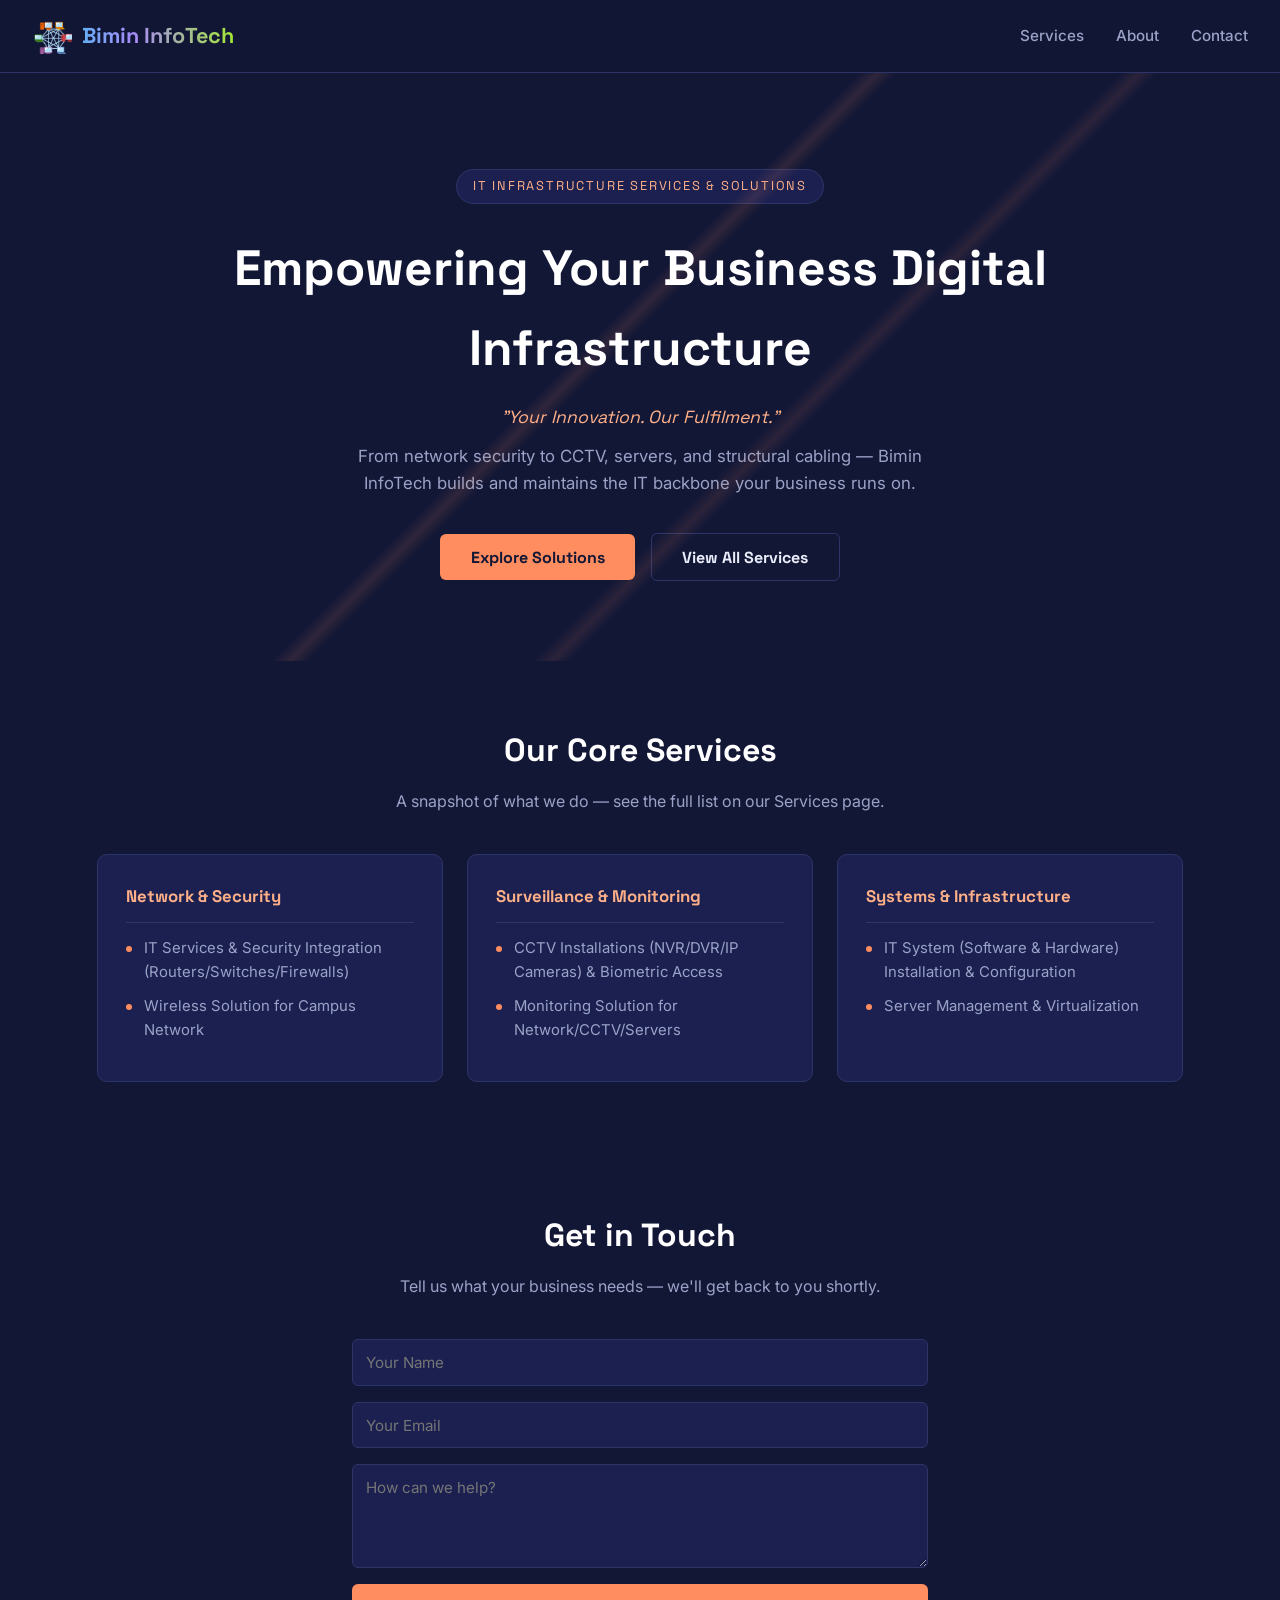
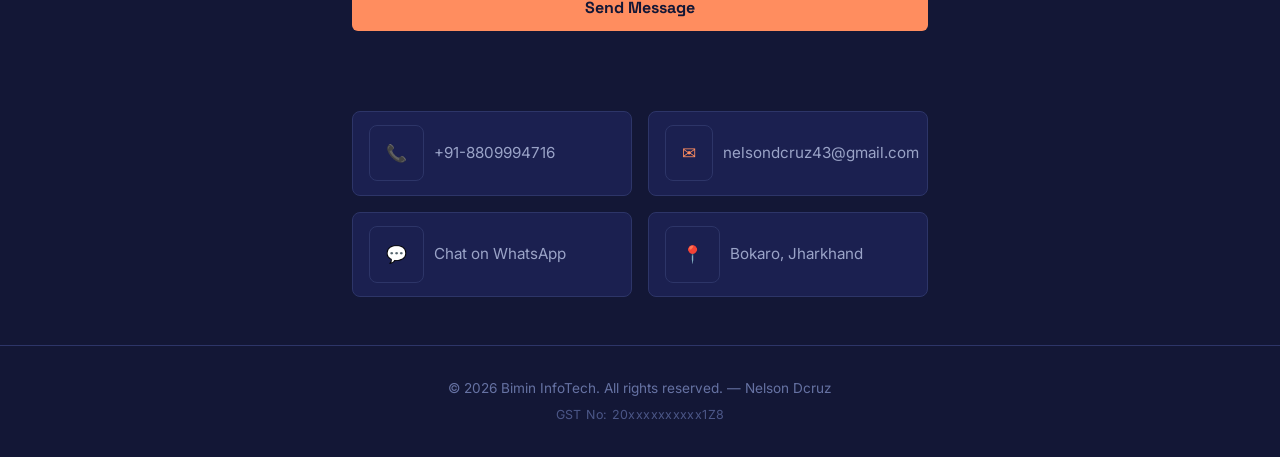
==== index.html @ a434b63f "tfu" ====
<!DOCTYPE html>
<html lang="en">
<head>
  <meta charset="UTF-8">
  <meta name="viewport" content="width=device-width, initial-scale=1.0">
  <meta name="description" content="Bimin InfoTech — IT infrastructure services and solutions: networking, security integration, CCTV, server management, structural cabling, and annual maintenance.">
  <title>Bimin InfoTech | IT Infrastructure Services & Solutions</title>
  <link rel="icon" type="image/png" href="images/logo.png">
  <link rel="stylesheet" href="style.css">
</head>
<body>

  <!-- Navigation -->
  <header class="navbar">
    <div class="logo"><img src="images/logo.png" alt="Bimin InfoTech logo"> Bimin InfoTech</div>
    <nav>
      <a href="Services.html">Services</a>
      <a href="About.html">About</a>
      <a href="#contact">Contact</a>
    </nav>
  </header>

  <!-- Hero Section -->
  <section class="hero">
    <span class="eyebrow">IT Infrastructure Services & Solutions</span>
    <h1>Empowering Your Business Digital Infrastructure</h1>
    <p class="tagline">"Your Innovation. Our Fulfilment."</p>
    <p>From network security to CCTV, servers, and structural cabling — Bimin InfoTech builds and maintains the IT backbone your business runs on.</p>
    <button id="cta-btn">Explore Solutions</button>
    <a href="Services.html"><button type="button" class="btn-ghost">View All Services</button></a>
  </section>

  <!-- Services Section -->
  <section id="services" class="services">
    <h2>Our Core Services</h2>
    <p class="section-sub">A snapshot of what we do — see the full list on our Services page.</p>
    <div class="service-grid">
      <div class="card">
        <h3>Network & Security</h3>
        <ul>
          <li>IT Services & Security Integration (Routers/Switches/Firewalls)</li>
          <li>Wireless Solution for Campus Network</li>
        </ul>
      </div>
      <div class="card">
        <h3>Surveillance & Monitoring</h3>
        <ul>
          <li>CCTV Installations (NVR/DVR/IP Cameras) & Biometric Access</li>
          <li>Monitoring Solution for Network/CCTV/Servers</li>
        </ul>
      </div>
      <div class="card">
        <h3>Systems & Infrastructure</h3>
        <ul>
          <li>IT System (Software & Hardware) Installation & Configuration</li>
          <li>Server Management & Virtualization</li>
        </ul>
      </div>
    </div>
  </section>

  <!-- Contact Form -->
  <section id="contact" class="contact">
    <h2>Get in Touch</h2>
    <p class="section-sub">Tell us what your business needs — we'll get back to you shortly.</p>
    <form id="contact-form">
      <input type="text" id="name" placeholder="Your Name" required>
      <input type="email" id="email" placeholder="Your Email" required>
      <textarea id="message" rows="4" placeholder="How can we help?" required></textarea>
      <button type="submit">Send Message</button>
    </form>
    <p id="form-feedback"></p>
  </section>

  <div class="contact-info">
    <a href="tel:+918809994716"><span class="icon">&#128222;</span> +91-8809994716</a>
    <a href="mailto:nelsondcruz43@gmail.com"><span class="icon">&#9993;</span> nelsondcruz43@gmail.com</a>
    <a href="https://wa.me/918809994716" target="_blank" rel="noopener"><span class="icon">&#128172;</span> Chat on WhatsApp</a>
    <span><span class="icon">&#128205;</span> Bokaro, Jharkhand</span>
  </div>

  <footer>
    <p>&copy; 2026 Bimin InfoTech. All rights reserved. &mdash; Nelson Dcruz</p>
    <span class="gst">GST No: 20xxxxxxxxxx1Z8</span>
  </footer>

  <script src="script.js"></script>
</body>
</html>
---- style.css ----
/* ===== Design tokens =====
   Background : #131736 (deep navy, from brand card)
   Surface    : #1B2050
   Border     : #2D3568
   Accent     : #FF8D5F (coral, from brand card)
   Accent2    : #FFB088 (light coral hover)
   Gradient   : cyan #22D3EE -> violet #A78BFA -> lime #A3E635 (from wordmark)
   Text       : #EAEDFB (primary) / #9AA3C7 (muted)
*/

@import url('https://fonts.googleapis.com/css2?family=Space+Grotesk:wght@500;600;700&family=Inter:wght@400;500;600&display=swap');

:root {
  --bg: #131736;
  --surface: #1B2050;
  --surface-2: #202763;
  --border: #2D3568;
  --accent: #FF8D5F;
  --accent-light: #FFB088;
  --text: #EAEDFB;
  --muted: #9AA3C7;
  --grad: linear-gradient(90deg, #22D3EE 0%, #A78BFA 50%, #A3E635 100%);
}

* {
  margin: 0;
  padding: 0;
  box-sizing: border-box;
  font-family: "Inter", -apple-system, BlinkMacSystemFont, "Segoe UI", Roboto, sans-serif;
}

html {
  scroll-behavior: smooth;
}

body {
  background-color: var(--bg);
  color: var(--text);
  line-height: 1.6;
  overflow-x: hidden;
}

h1, h2, h3 {
  font-family: "Space Grotesk", "Inter", sans-serif;
}

/* Header / Navbar */
.navbar {
  display: flex;
  justify-content: space-between;
  align-items: center;
  padding: 1rem 2rem;
  background: rgba(19, 23, 54, 0.85);
  backdrop-filter: blur(10px);
  border-bottom: 1px solid var(--border);
  position: sticky;
  top: 0;
  z-index: 100;
}

.logo {
  display: flex;
  align-items: center;
  gap: 0.6rem;
  font-family: "Space Grotesk", sans-serif;
  font-size: 1.35rem;
  font-weight: 700;
  background: var(--grad);
  -webkit-background-clip: text;
  background-clip: text;
  color: transparent;
}

.logo img {
  height: 40px;
  width: 40px;
  object-fit: contain;
}

.navbar nav a {
  color: var(--muted);
  text-decoration: none;
  margin-left: 1.75rem;
  font-weight: 500;
  font-size: 0.95rem;
  transition: color 0.2s ease;
}

.navbar nav a:hover {
  color: var(--accent-light);
}

/* Hero */
.hero {
  position: relative;
  text-align: center;
  padding: 6rem 1.5rem 5rem;
  overflow: hidden;
}

.hero::before {
  content: "";
  position: absolute;
  inset: 0;
  background-image:
    linear-gradient(135deg, transparent 46%, rgba(255,141,95,0.12) 47%, transparent 48%),
    linear-gradient(135deg, transparent 60%, rgba(255,141,95,0.10) 61%, transparent 62%);
  pointer-events: none;
}

.eyebrow {
  display: inline-block;
  font-family: "Space Grotesk", sans-serif;
  font-size: 0.8rem;
  letter-spacing: 0.14em;
  text-transform: uppercase;
  color: var(--accent-light);
  border: 1px solid var(--border);
  background: var(--surface);
  padding: 0.4rem 1rem;
  border-radius: 999px;
  margin-bottom: 1.5rem;
}

.hero h1 {
  position: relative;
  font-size: clamp(2rem, 5vw, 3.1rem);
  font-weight: 700;
  margin-bottom: 1rem;
  color: #ffffff;
  max-width: 850px;
  margin-left: auto;
  margin-right: auto;
}

.hero .tagline {
  font-family: "Space Grotesk", sans-serif;
  font-style: italic;
  font-size: 1.1rem;
  color: var(--accent-light);
  margin-bottom: 0.75rem;
}

.hero p {
  font-size: 1.05rem;
  color: var(--muted);
  max-width: 600px;
  margin: 0 auto 2.25rem;
}

button {
  background: var(--accent);
  color: #131736;
  border: none;
  padding: 0.8rem 1.9rem;
  font-size: 1rem;
  font-weight: 700;
  font-family: "Space Grotesk", sans-serif;
  border-radius: 6px;
  cursor: pointer;
  transition: background-color 0.2s ease, transform 0.15s ease;
}

button:hover {
  background: var(--accent-light);
  transform: translateY(-1px);
}

.btn-ghost {
  background: transparent;
  color: var(--text);
  border: 1px solid var(--border);
  margin-left: 0.75rem;
}

.btn-ghost:hover {
  background: var(--surface);
  border-color: var(--accent);
  color: var(--accent-light);
}

/* Services */
.services {
  padding: 4rem 2rem;
  max-width: 1150px;
  margin: 0 auto;
}

.services h2, .contact h2 {
  text-align: center;
  font-size: 2rem;
  margin-bottom: 0.75rem;
  color: #ffffff;
}

.section-sub {
  text-align: center;
  color: var(--muted);
  max-width: 560px;
  margin: 0 auto 2.5rem;
}

.service-grid {
  display: grid;
  grid-template-columns: repeat(auto-fit, minmax(300px, 1fr));
  gap: 1.5rem;
}

.card {
  background: var(--surface);
  padding: 1.75rem;
  border-radius: 10px;
  border: 1px solid var(--border);
  transition: border-color 0.2s ease, transform 0.2s ease;
}

.card:hover {
  border-color: var(--accent);
  transform: translateY(-3px);
}

.card h3 {
  color: var(--accent-light);
  font-size: 1.05rem;
  margin-bottom: 0.9rem;
  padding-bottom: 0.75rem;
  border-bottom: 1px solid var(--border);
}

.card ul {
  list-style: none;
}

.card ul li {
  position: relative;
  padding-left: 1.1rem;
  margin-bottom: 0.65rem;
  color: var(--muted);
  font-size: 0.93rem;
}

.card ul li::before {
  content: "";
  position: absolute;
  left: 0;
  top: 0.55em;
  width: 6px;
  height: 6px;
  border-radius: 50%;
  background: var(--accent);
}

/* Contact Form */
.contact {
  padding: 4rem 2rem;
  max-width: 640px;
  margin: 0 auto;
}

form {
  display: flex;
  flex-direction: column;
  gap: 1rem;
}

input, textarea {
  padding: 0.8rem;
  border-radius: 6px;
  border: 1px solid var(--border);
  background: var(--surface);
  color: var(--text);
  font-size: 0.95rem;
}

input:focus, textarea:focus {
  outline: 2px solid var(--accent);
}

#form-feedback {
  margin-top: 1rem;
  text-align: center;
  font-weight: 500;
}

/* Contact info block */
.contact-info {
  max-width: 640px;
  margin: 0 auto 3rem;
  padding: 0 2rem;
  display: grid;
  grid-template-columns: repeat(auto-fit, minmax(220px, 1fr));
  gap: 1rem;
}

.contact-info a,
.contact-info span {
  display: flex;
  align-items: center;
  gap: 0.6rem;
  color: var(--muted);
  text-decoration: none;
  font-size: 0.95rem;
  background: var(--surface);
  border: 1px solid var(--border);
  padding: 0.85rem 1rem;
  border-radius: 8px;
  transition: border-color 0.2s ease, color 0.2s ease;
}

.contact-info a:hover {
  border-color: var(--accent);
  color: var(--accent-light);
}

.contact-info .icon {
  color: var(--accent);
  font-size: 1.05rem;
  flex-shrink: 0;
}

/* Footer */
footer {
  text-align: center;
  padding: 2rem;
  border-top: 1px solid var(--border);
  color: #6672a3;
  font-size: 0.85rem;
}

footer .gst {
  display: block;
  margin-top: 0.35rem;
  color: #4c5788;
  font-size: 0.78rem;
  letter-spacing: 0.03em;
}

@media (max-width: 640px) {
  .navbar {
    flex-direction: column;
    gap: 0.75rem;
    padding: 1rem;
  }
  .navbar nav a {
    margin: 0 0.6rem;
  }
  .hero {
    padding: 3.5rem 1.25rem;
  }
}
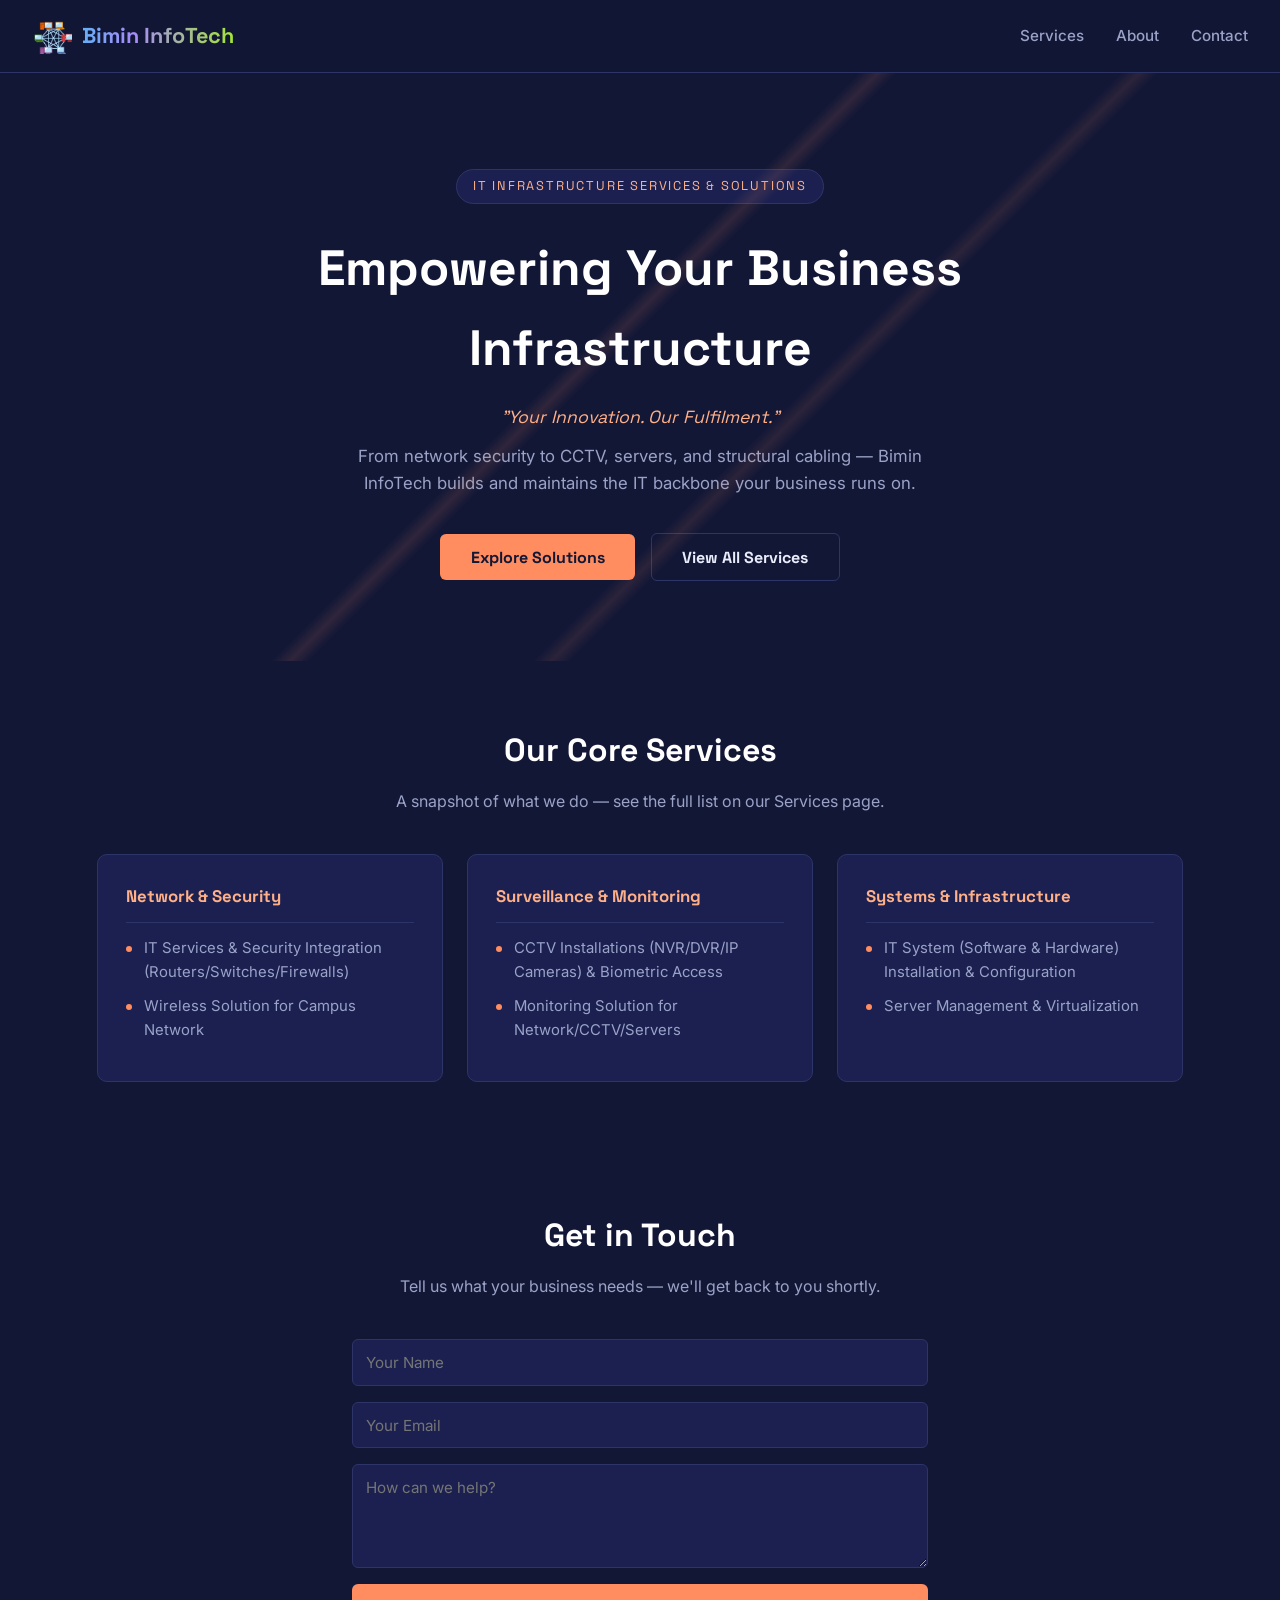
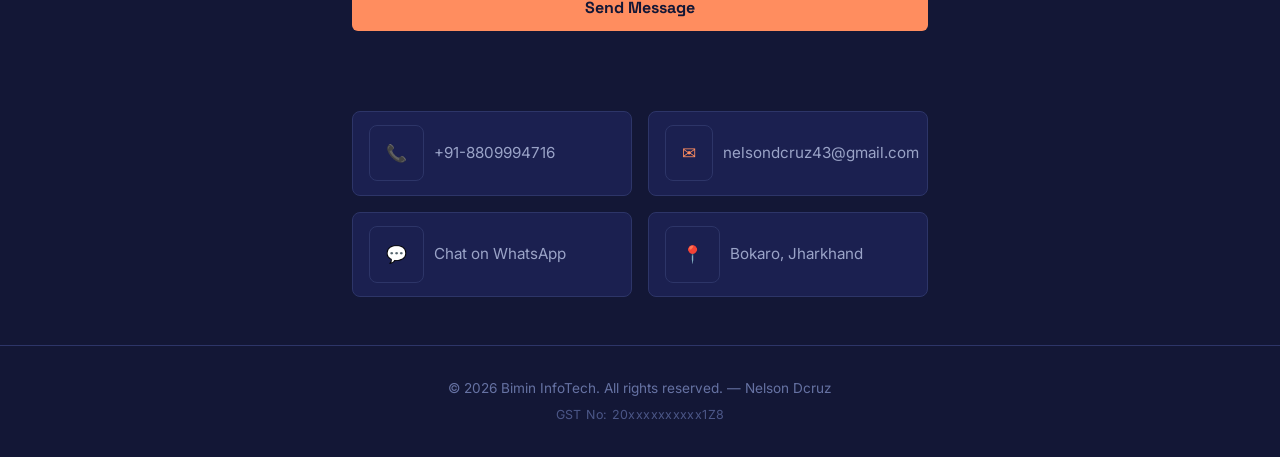
==== commit f15e864a: "n" ====
--- a/index.html
+++ b/index.html
@@ -23,7 +23,7 @@
   <!-- Hero Section -->
   <section class="hero">
     <span class="eyebrow">IT Infrastructure Services & Solutions</span>
-    <h1>Empowering Your Business Digital Infrastructure</h1>
+    <h1>Empowering Your Business Infrastructure</h1>
     <p class="tagline">"Your Innovation. Our Fulfilment."</p>
     <p>From network security to CCTV, servers, and structural cabling — Bimin InfoTech builds and maintains the IT backbone your business runs on.</p>
     <button id="cta-btn">Explore Solutions</button>
@@ -63,10 +63,10 @@
   <section id="contact" class="contact">
     <h2>Get in Touch</h2>
     <p class="section-sub">Tell us what your business needs — we'll get back to you shortly.</p>
-    <form id="contact-form">
-      <input type="text" id="name" placeholder="Your Name" required>
-      <input type="email" id="email" placeholder="Your Email" required>
-      <textarea id="message" rows="4" placeholder="How can we help?" required></textarea>
+    <form id="contact-form" action="https://formspree.io/f/mrpzoezr" method="POST">
+      <input type="text" id="name" name="name" placeholder="Your Name" required>
+      <input type="email" id="email" name="email" placeholder="Your Email" required>
+      <textarea id="message" name="message" rows="4" placeholder="How can we help?" required></textarea>
       <button type="submit">Send Message</button>
     </form>
     <p id="form-feedback"></p>
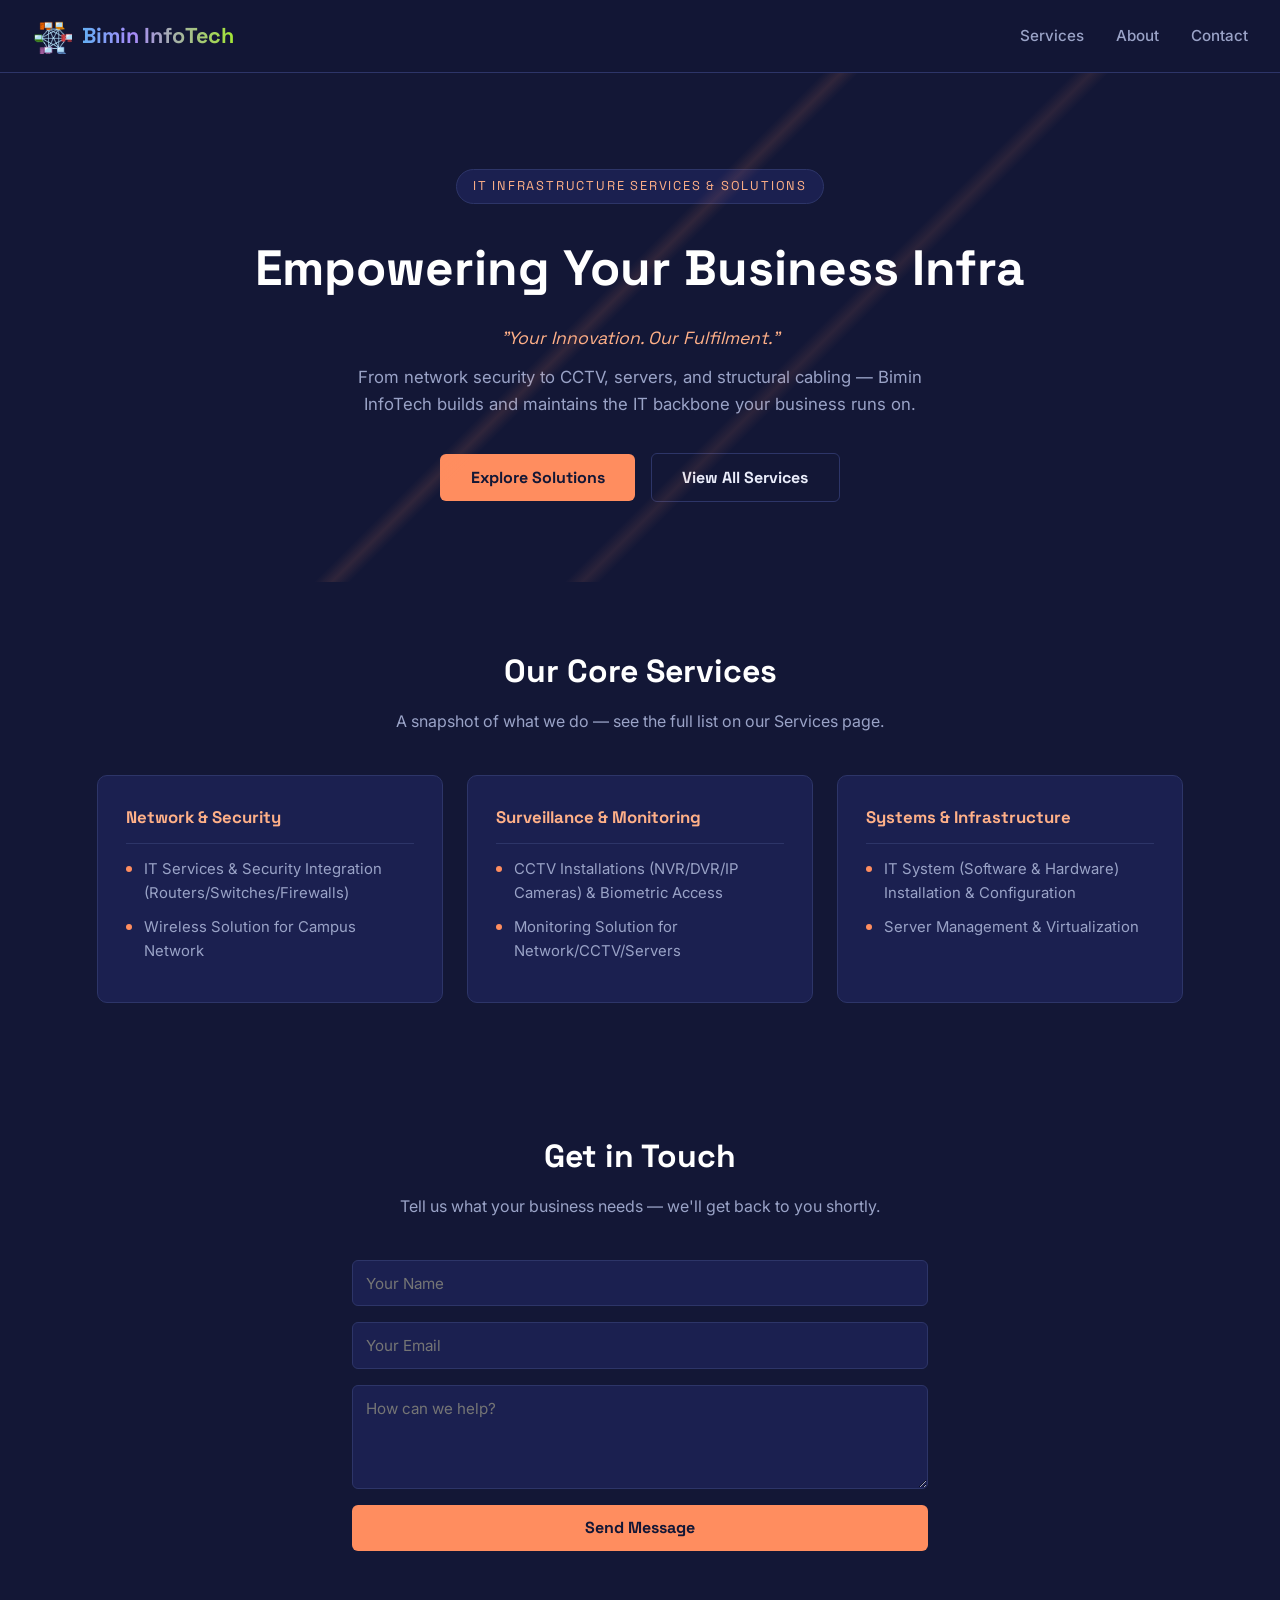
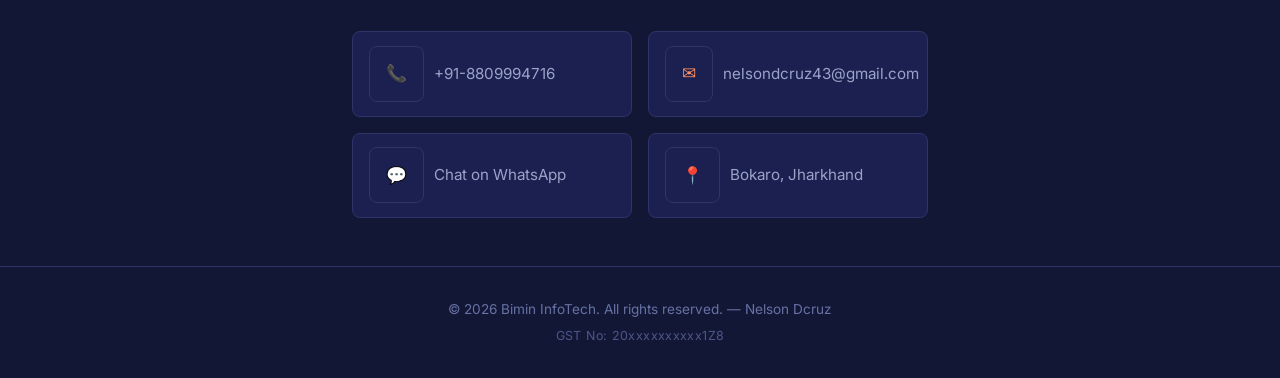
==== commit fa900221: "jn" ====
--- a/index.html
+++ b/index.html
@@ -23,7 +23,7 @@
   <!-- Hero Section -->
   <section class="hero">
     <span class="eyebrow">IT Infrastructure Services & Solutions</span>
-    <h1>Empowering Your Business Infrastructure</h1>
+    <h1>Empowering Your Business Infra</h1>
     <p class="tagline">"Your Innovation. Our Fulfilment."</p>
     <p>From network security to CCTV, servers, and structural cabling — Bimin InfoTech builds and maintains the IT backbone your business runs on.</p>
     <button id="cta-btn">Explore Solutions</button>
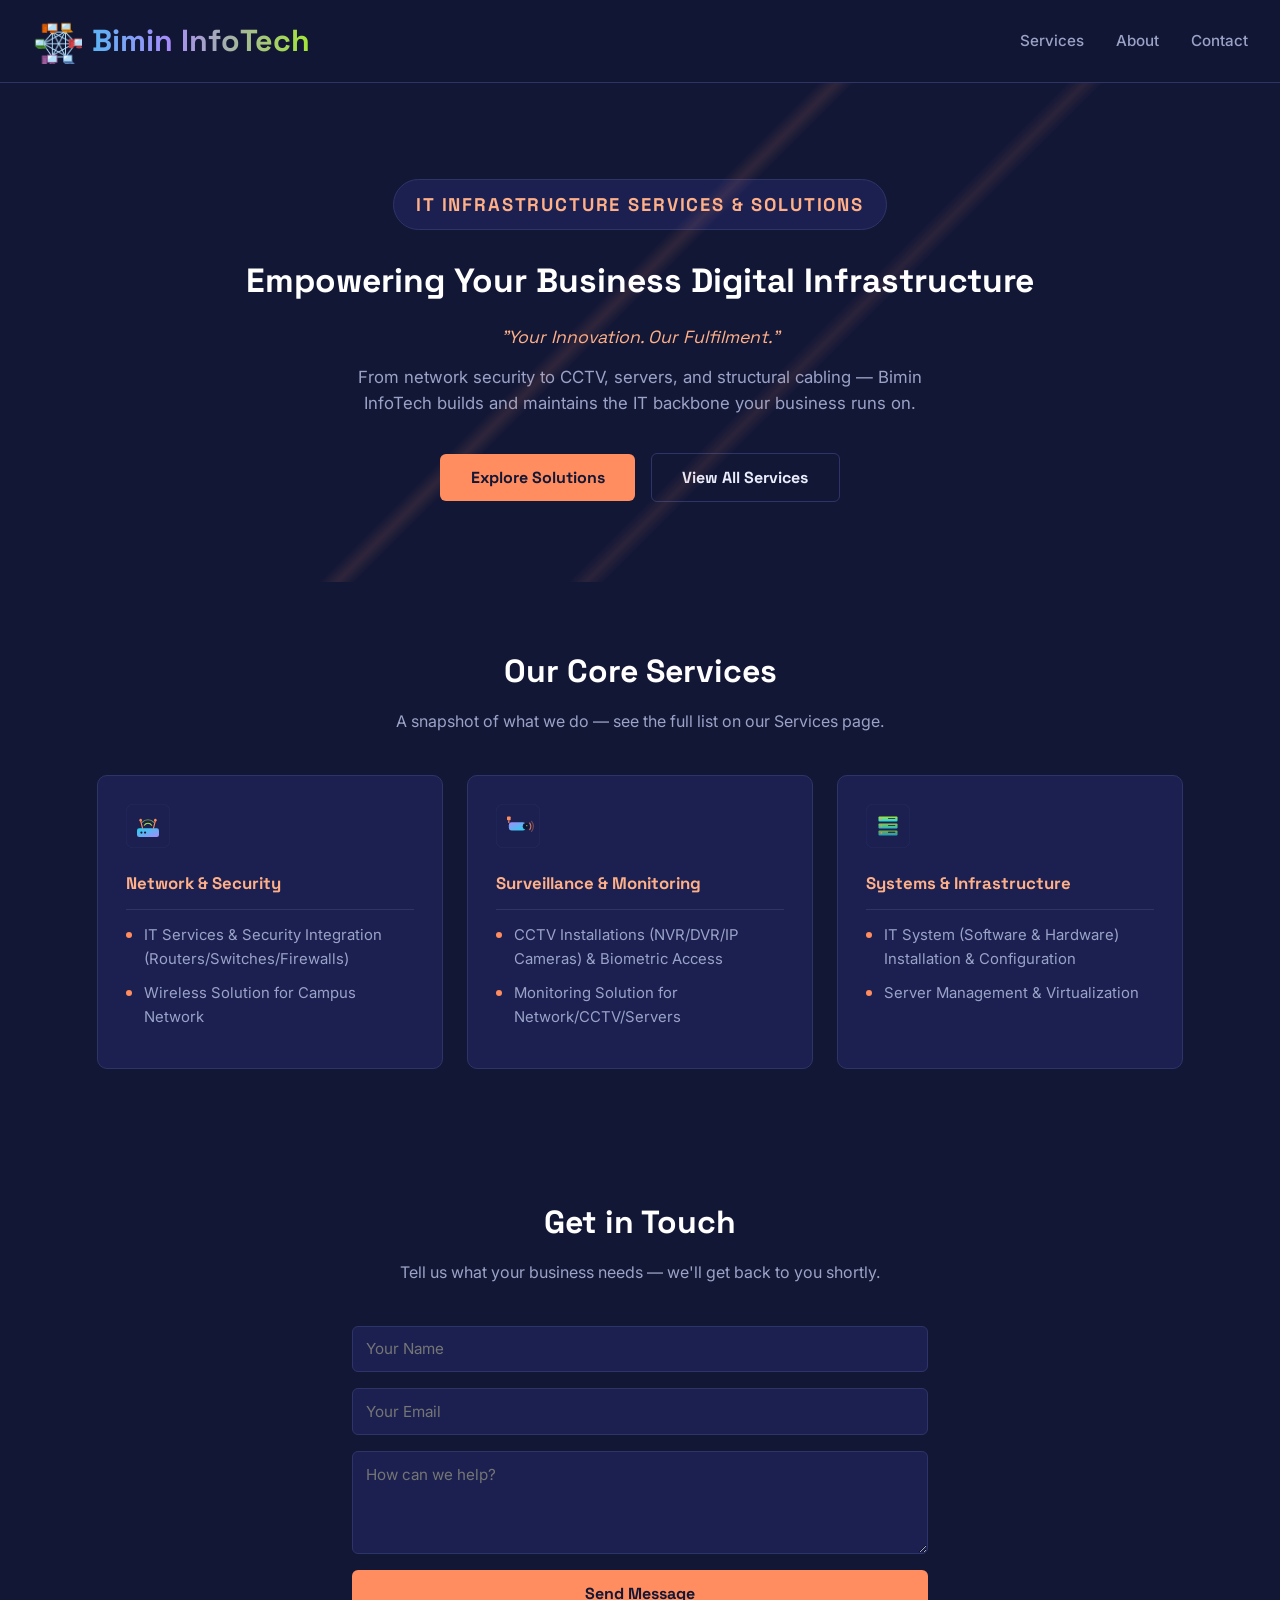
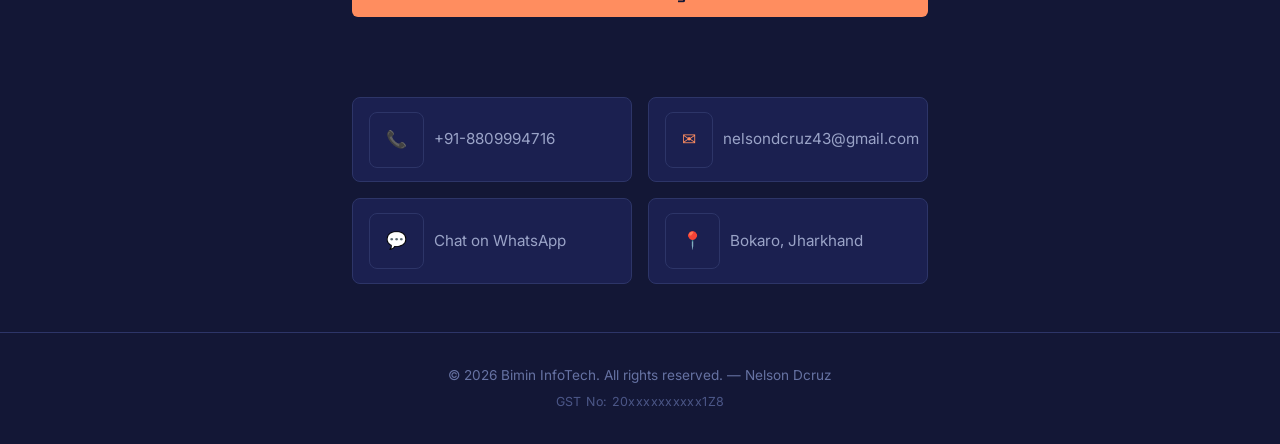
==== commit 1298520e: "bh" ====
--- a/index.html
+++ b/index.html
@@ -23,7 +23,7 @@
   <!-- Hero Section -->
   <section class="hero">
     <span class="eyebrow">IT Infrastructure Services & Solutions</span>
-    <h1>Empowering Your Business Infra</h1>
+    <h1>Empowering Your Business Digital Infrastructure</h1>
     <p class="tagline">"Your Innovation. Our Fulfilment."</p>
     <p>From network security to CCTV, servers, and structural cabling — Bimin InfoTech builds and maintains the IT backbone your business runs on.</p>
     <button id="cta-btn">Explore Solutions</button>
@@ -36,6 +36,7 @@
     <p class="section-sub">A snapshot of what we do — see the full list on our Services page.</p>
     <div class="service-grid">
       <div class="card">
+        <img src="images/icon-network.svg" alt="Network & Security" class="service-icon" style="margin-bottom:0.9rem;">
         <h3>Network & Security</h3>
         <ul>
           <li>IT Services & Security Integration (Routers/Switches/Firewalls)</li>
@@ -43,6 +44,7 @@
         </ul>
       </div>
       <div class="card">
+        <img src="images/icon-cctv.svg" alt="Surveillance & Monitoring" class="service-icon" style="margin-bottom:0.9rem;">
         <h3>Surveillance & Monitoring</h3>
         <ul>
           <li>CCTV Installations (NVR/DVR/IP Cameras) & Biometric Access</li>
@@ -50,6 +52,7 @@
         </ul>
       </div>
       <div class="card">
+        <img src="images/icon-server.svg" alt="Systems & Infrastructure" class="service-icon" style="margin-bottom:0.9rem;">
         <h3>Systems & Infrastructure</h3>
         <ul>
           <li>IT System (Software & Hardware) Installation & Configuration</li>
--- a/style.css
+++ b/style.css
@@ -63,7 +63,7 @@
   align-items: center;
   gap: 0.6rem;
   font-family: "Space Grotesk", sans-serif;
-  font-size: 1.35rem;
+  font-size: 1.9rem;
   font-weight: 700;
   background: var(--grad);
   -webkit-background-clip: text;
@@ -72,8 +72,8 @@
 }
 
 .logo img {
-  height: 40px;
-  width: 40px;
+  height: 50px;
+  width: 50px;
   object-fit: contain;
 }
 
@@ -111,20 +111,21 @@
 .eyebrow {
   display: inline-block;
   font-family: "Space Grotesk", sans-serif;
-  font-size: 0.8rem;
-  letter-spacing: 0.14em;
+  font-size: 1.15rem;
+  font-weight: 700;
+  letter-spacing: 0.1em;
   text-transform: uppercase;
   color: var(--accent-light);
   border: 1px solid var(--border);
   background: var(--surface);
-  padding: 0.4rem 1rem;
+  padding: 0.6rem 1.4rem;
   border-radius: 999px;
   margin-bottom: 1.5rem;
 }
 
 .hero h1 {
   position: relative;
-  font-size: clamp(2rem, 5vw, 3.1rem);
+  font-size: clamp(1.5rem, 3.2vw, 2.1rem);
   font-weight: 700;
   margin-bottom: 1rem;
   color: #ffffff;
@@ -191,6 +192,24 @@
   font-size: 2rem;
   margin-bottom: 0.75rem;
   color: #ffffff;
+}
+
+.services-heading {
+  display: flex;
+  align-items: center;
+  justify-content: center;
+  gap: 0.9rem;
+  margin-bottom: 0.75rem;
+}
+
+.services-heading h2 {
+  margin-bottom: 0;
+}
+
+.service-icon {
+  width: 44px;
+  height: 44px;
+  flex-shrink: 0;
 }
 
 .section-sub {
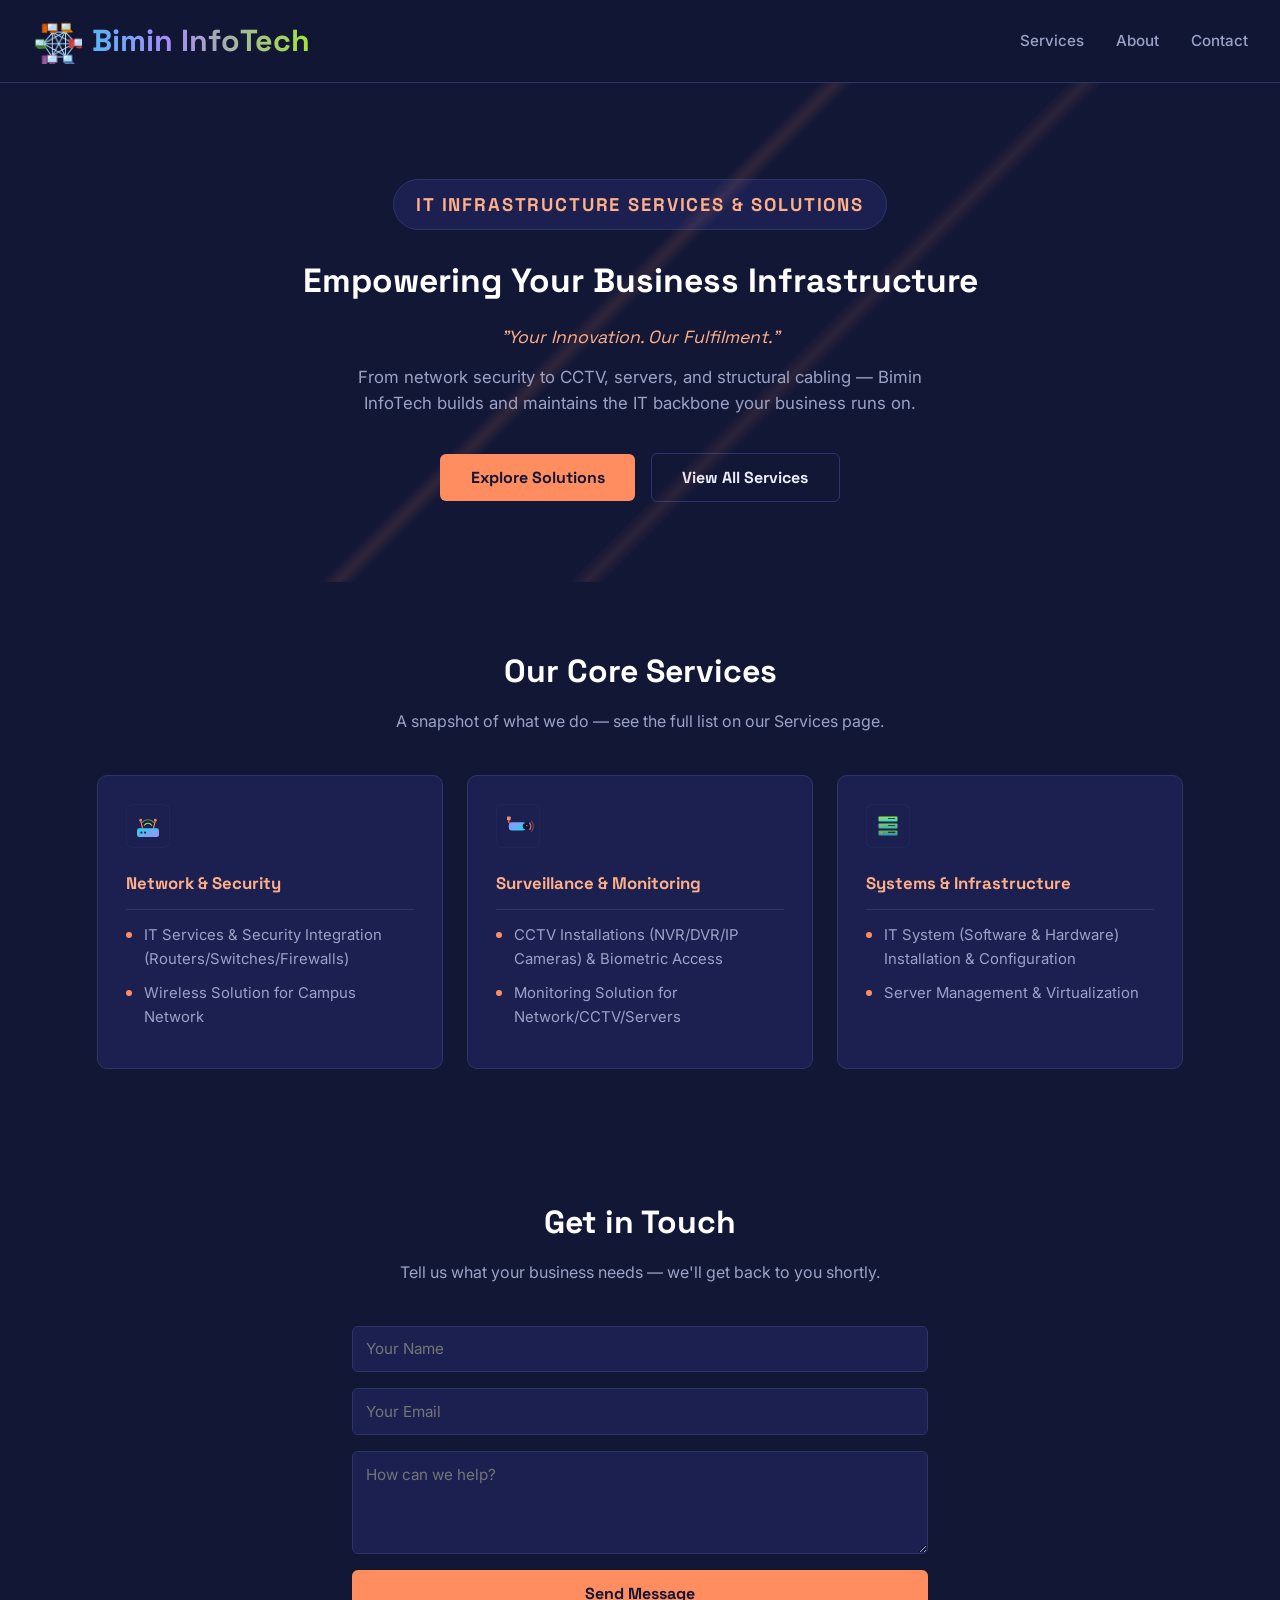
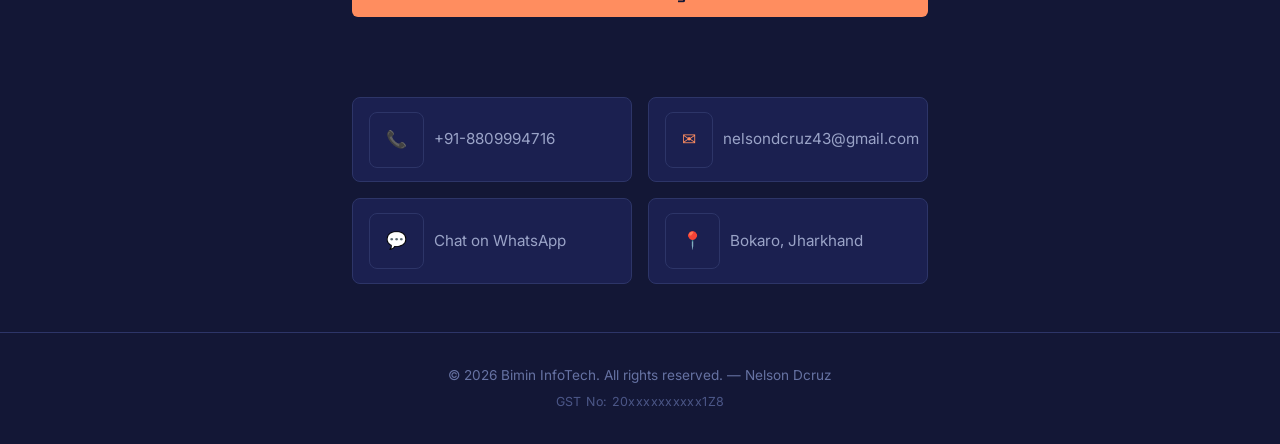
==== commit d58eae7b: "ok" ====
--- a/index.html
+++ b/index.html
@@ -23,7 +23,7 @@
   <!-- Hero Section -->
   <section class="hero">
     <span class="eyebrow">IT Infrastructure Services & Solutions</span>
-    <h1>Empowering Your Business Digital Infrastructure</h1>
+    <h1>Empowering Your Business Infrastructure</h1>
     <p class="tagline">"Your Innovation. Our Fulfilment."</p>
     <p>From network security to CCTV, servers, and structural cabling — Bimin InfoTech builds and maintains the IT backbone your business runs on.</p>
     <button id="cta-btn">Explore Solutions</button>
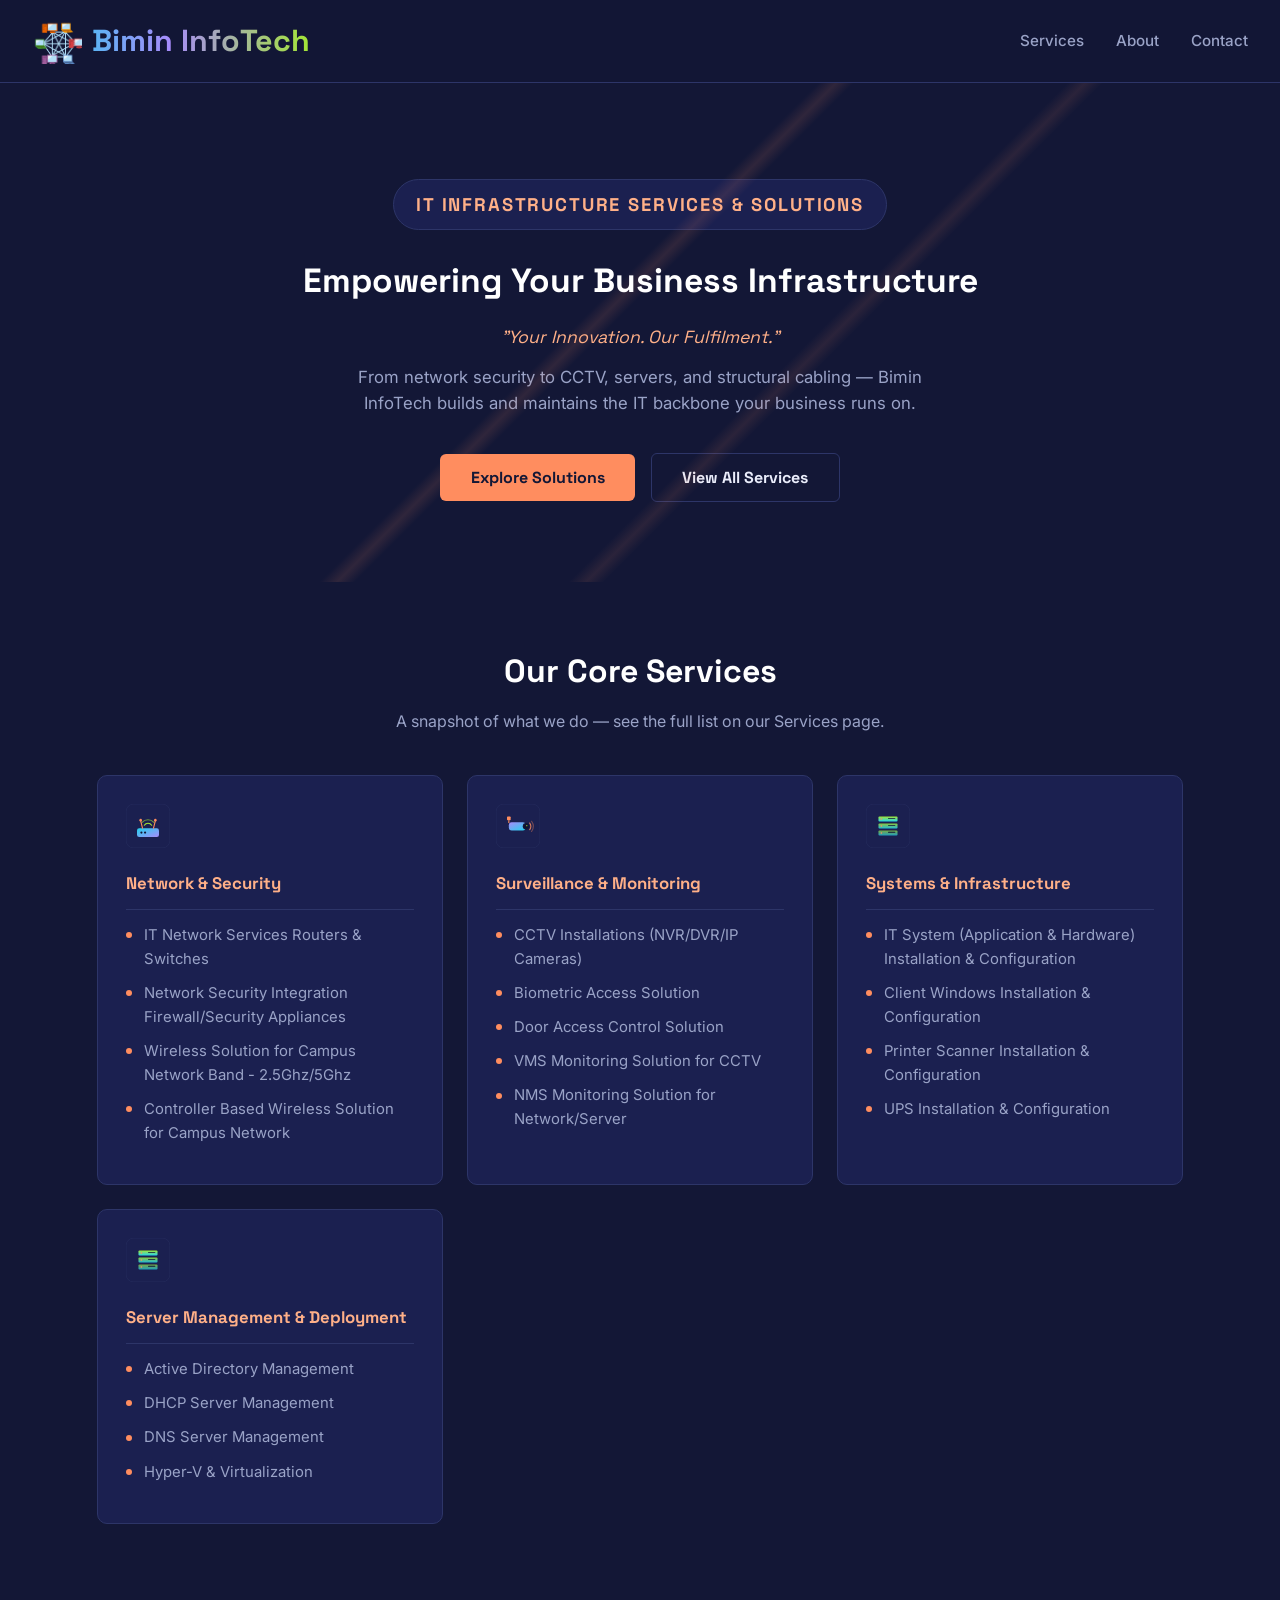
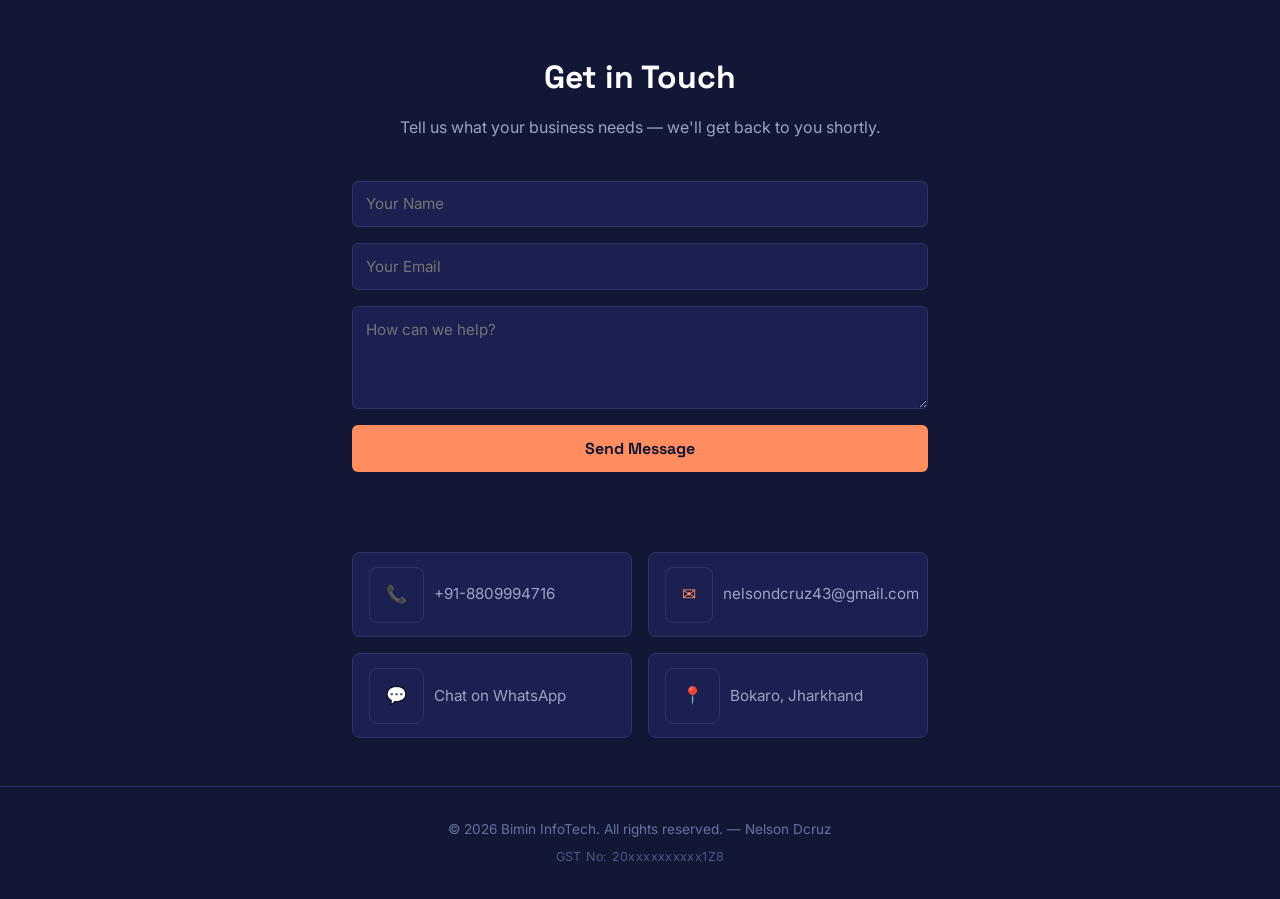
==== commit b907ac0c: "ok" ====
--- a/index.html
+++ b/index.html
@@ -39,24 +39,41 @@
         <img src="images/icon-network.svg" alt="Network & Security" class="service-icon" style="margin-bottom:0.9rem;">
         <h3>Network & Security</h3>
         <ul>
-          <li>IT Services & Security Integration (Routers/Switches/Firewalls)</li>
-          <li>Wireless Solution for Campus Network</li>
+          <li>IT Network Services Routers & Switches</li>
+          <li>Network Security Integration Firewall/Security Appliances</li>
+          <li>Wireless Solution for Campus Network Band - 2.5Ghz/5Ghz </li>
+          <li>Controller Based Wireless Solution for Campus Network</li>
         </ul>
       </div>
       <div class="card">
         <img src="images/icon-cctv.svg" alt="Surveillance & Monitoring" class="service-icon" style="margin-bottom:0.9rem;">
         <h3>Surveillance & Monitoring</h3>
         <ul>
-          <li>CCTV Installations (NVR/DVR/IP Cameras) & Biometric Access</li>
-          <li>Monitoring Solution for Network/CCTV/Servers</li>
+          <li>CCTV Installations (NVR/DVR/IP Cameras)</li>
+          <li>Biometric Access Solution</li>
+          <li>Door Access Control Solution</li>
+          <li>VMS Monitoring Solution for CCTV</li>
+          <li>NMS Monitoring Solution for Network/Server</li>
         </ul>
       </div>
       <div class="card">
         <img src="images/icon-server.svg" alt="Systems & Infrastructure" class="service-icon" style="margin-bottom:0.9rem;">
         <h3>Systems & Infrastructure</h3>
         <ul>
-          <li>IT System (Software & Hardware) Installation & Configuration</li>
-          <li>Server Management & Virtualization</li>
+          <li>IT System (Application & Hardware) Installation & Configuration</li>
+          <li>Client Windows Installation & Configuration</li>
+          <li>Printer Scanner Installation & Configuration</li>
+          <li>UPS Installation & Configuration</li>
+        </ul>
+      </div>
+      <div class="card">
+        <img src="images/icon-server.svg" alt="Storage & Server Technology" class="service-icon" style="margin-bottom:0.9rem;">
+        <h3>Server Management & Deployment</h3>
+        <ul>
+          <li>Active Directory Management</li>
+          <li>DHCP Server Management</li>
+          <li>DNS Server Management</li>
+          <li>Hyper-V & Virtualization</li>
         </ul>
       </div>
     </div>
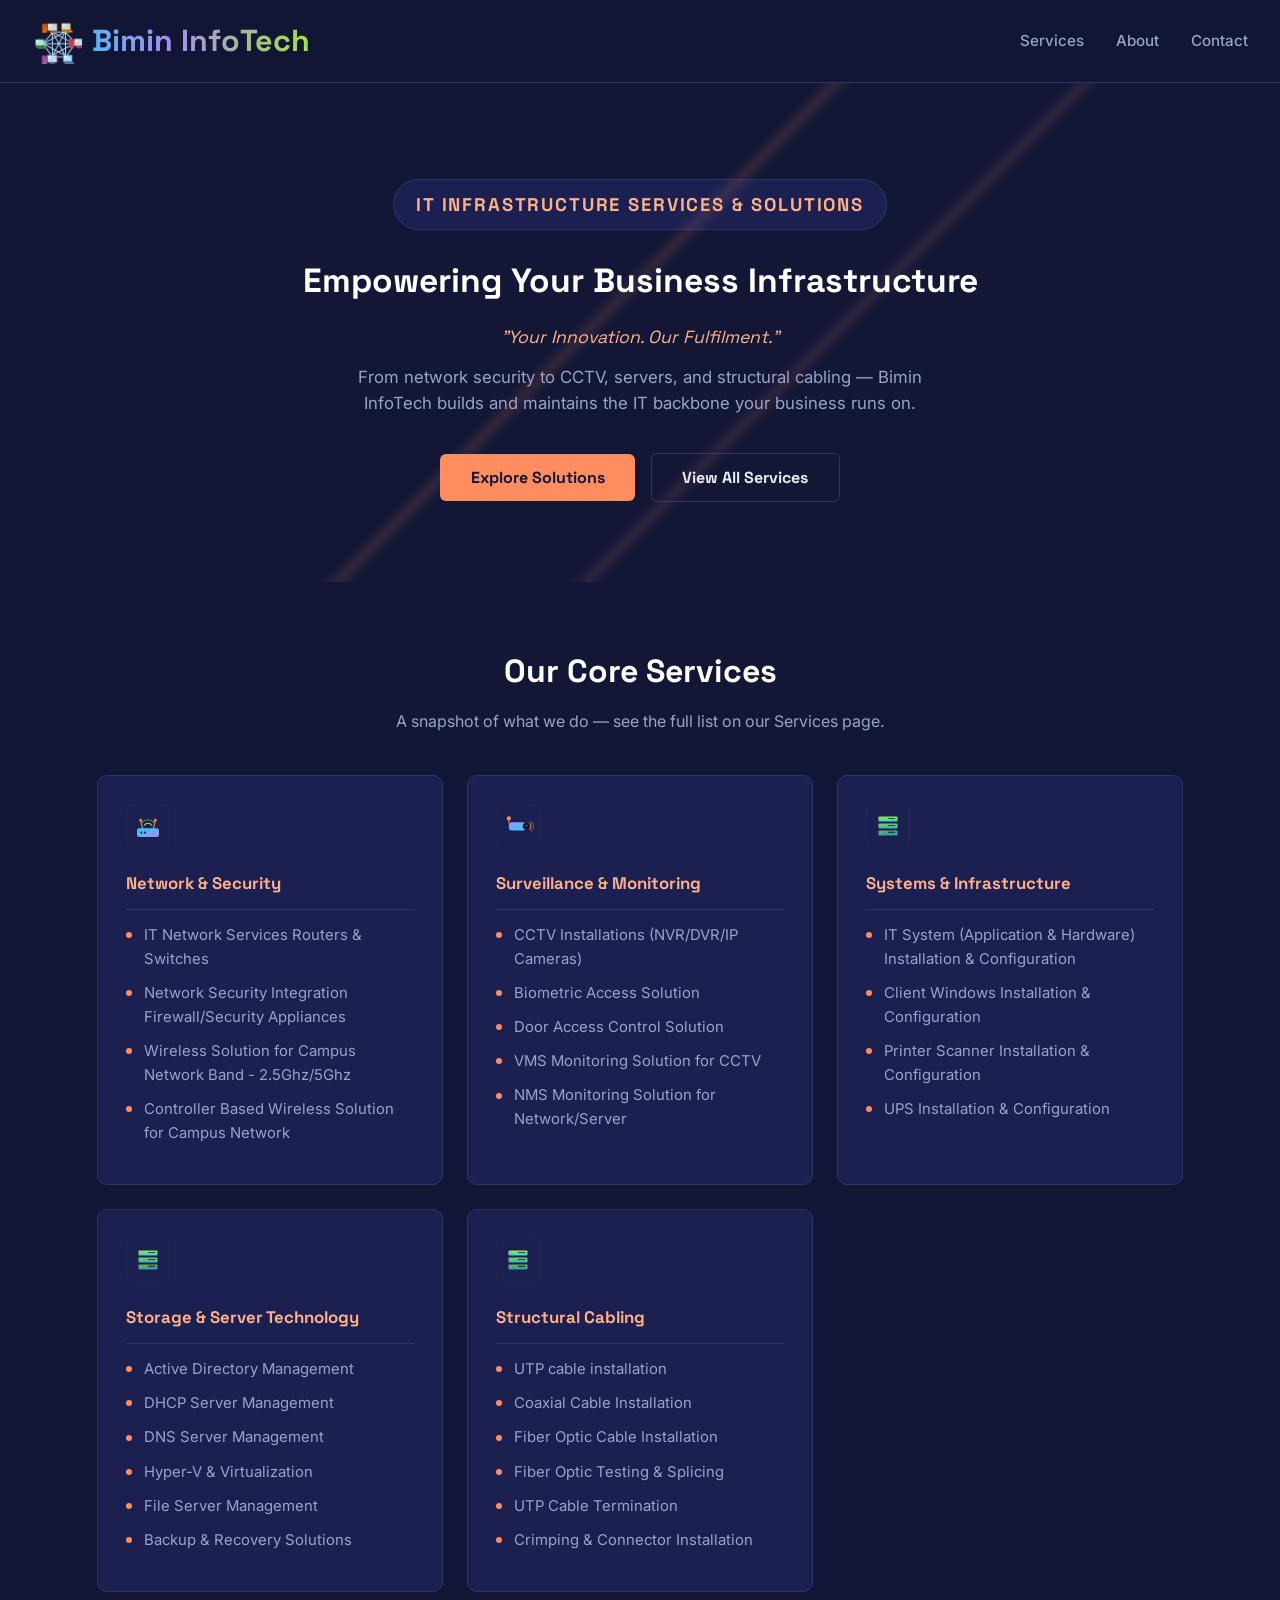
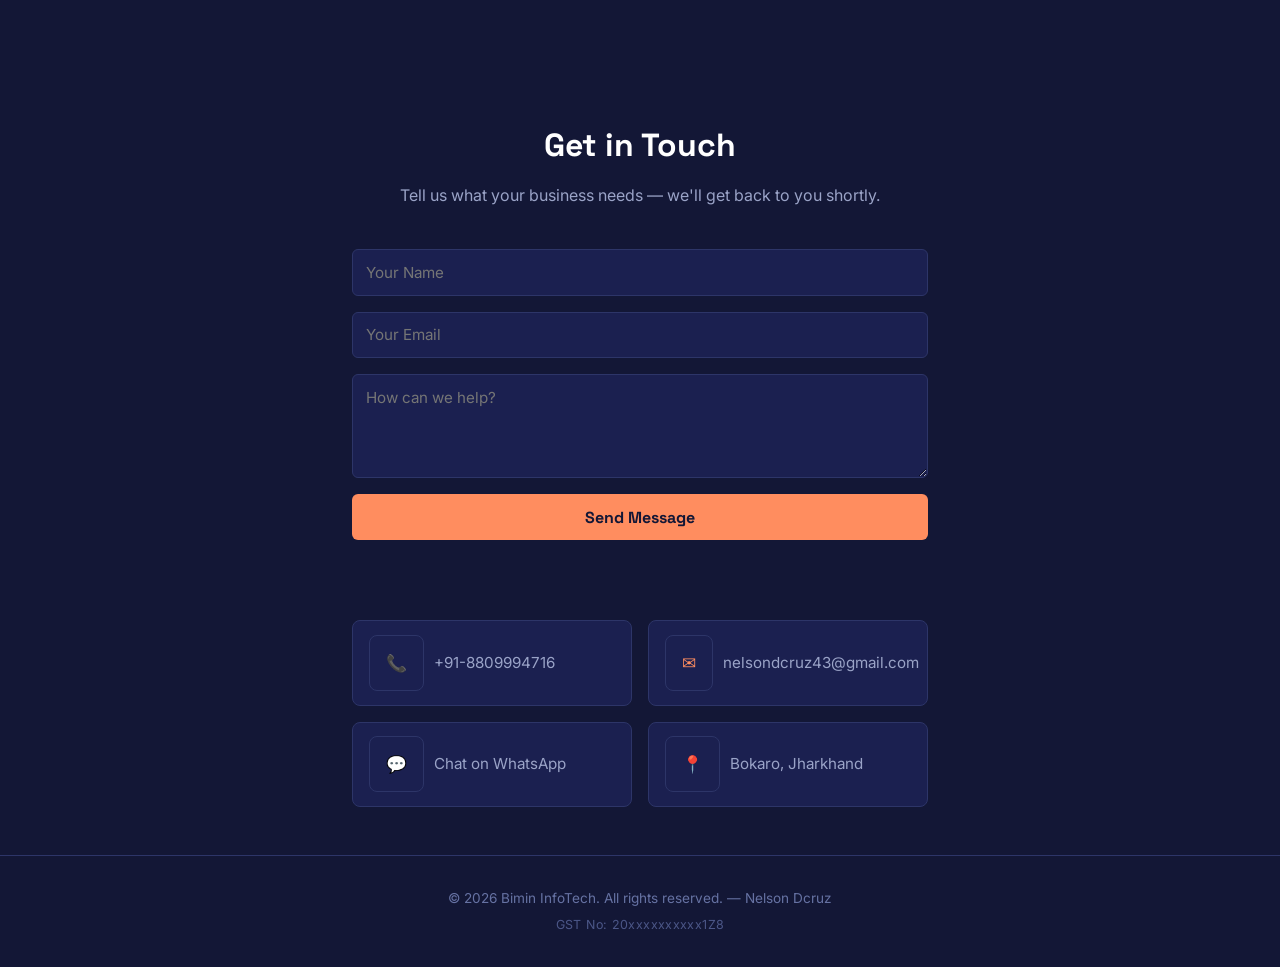
==== commit 9b9cae1f: "ok" ====
--- a/index.html
+++ b/index.html
@@ -68,12 +68,26 @@
       </div>
       <div class="card">
         <img src="images/icon-server.svg" alt="Storage & Server Technology" class="service-icon" style="margin-bottom:0.9rem;">
-        <h3>Server Management & Deployment</h3>
+        <h3>Storage & Server Technology</h3>
         <ul>
           <li>Active Directory Management</li>
           <li>DHCP Server Management</li>
           <li>DNS Server Management</li>
           <li>Hyper-V & Virtualization</li>
+          <li>File Server Management</li>
+          <li>Backup & Recovery Solutions</li>
+        </ul>
+      </div>
+      <div class="card">
+        <img src="images/icon-server.svg" alt="Cabling & Infrastructure" class="service-icon" style="margin-bottom:0.9rem;">
+        <h3>Structural Cabling</h3>
+        <ul>
+          <li>UTP cable installation</li>
+          <li>Coaxial Cable Installation</li>
+          <li>Fiber Optic Cable Installation</li>
+          <li>Fiber Optic Testing & Splicing</li>
+          <li>UTP Cable Termination</li>
+          <li>Crimping & Connector Installation</li>
         </ul>
       </div>
     </div>
